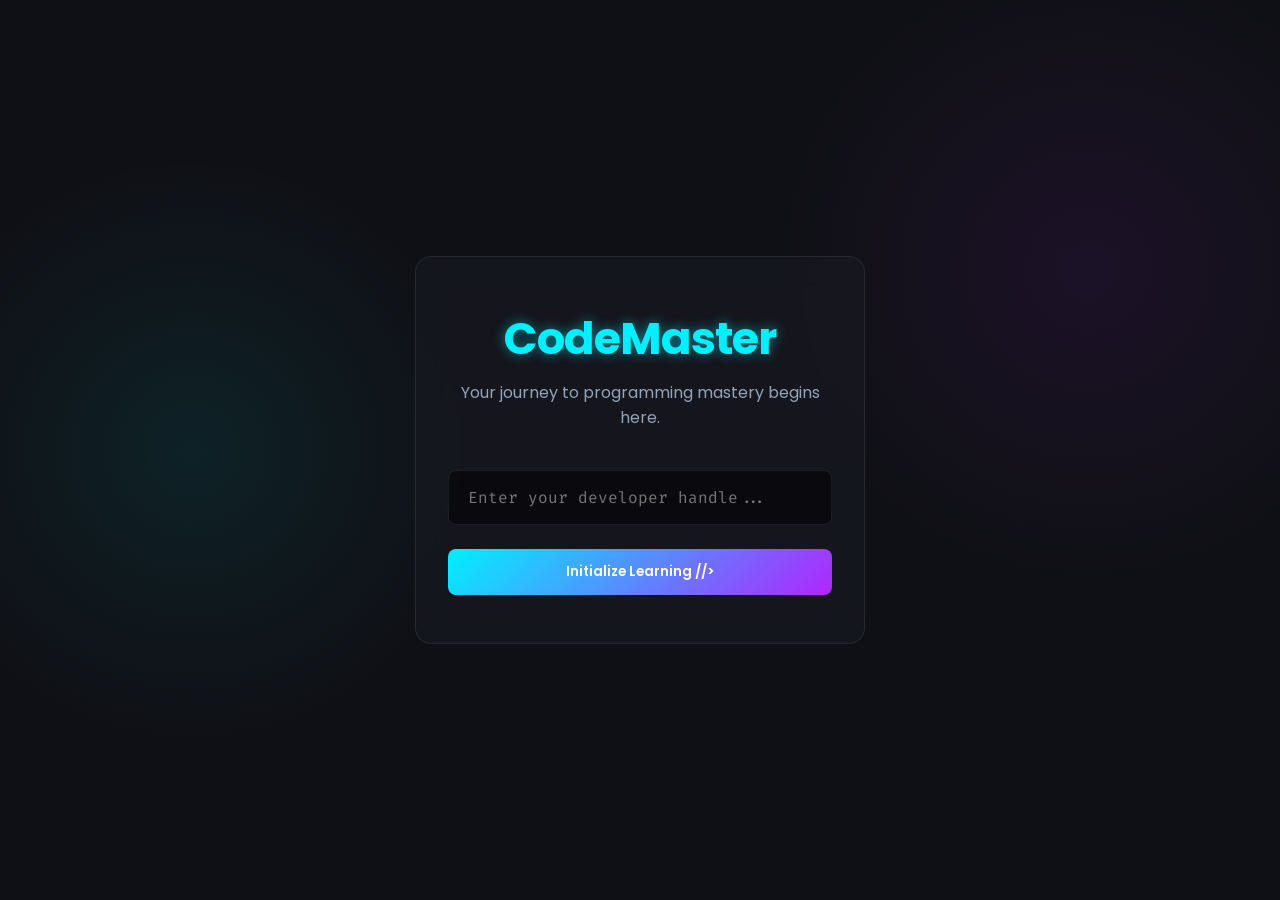
==== index.html @ 4bd22dfc "Initial commit of CodeMaster learning platform" ====
<!DOCTYPE html>
<html lang="en">
<head>
    <meta charset="UTF-8">
    <meta name="viewport" content="width=device-width, initial-scale=1.0">
    <title>CodeMaster | Learning Platform</title>
    <link rel="stylesheet" href="style.css">
    <link href="https://fonts.googleapis.com/css2?family=Fira+Code:wght@400;600&family=Poppins:wght@300;400;600;700&display=swap" rel="stylesheet">
</head>
<body>

    <!-- LOGIN SCREEN -->
    <div id="login-view" class="fullscreen-view">
        <div class="glass-card login-card">
            <h1 class="glow-text">CodeMaster</h1>
            <p>Your journey to programming mastery begins here.</p>
            <form id="login-form">
                <input type="text" id="username-input" placeholder="Enter your developer handle..." required autocomplete="off">
                <button type="submit" class="btn btn-primary glow-btn" style="width: 100%;">Initialize Learning //></button>
            </form>
        </div>
    </div>

    <!-- MAIN APP SCREEN -->
    <div id="app-view" style="display: none;">
        <!-- Sidebar -->
        <nav class="sidebar glass-panel">
            <div class="brand" style="margin-bottom: 2rem;">
                <h2 class="glow-text" style="font-size: 1.5rem;">CodeMaster</h2>
                <div class="user-badge" id="display-username">User</div>
            </div>
            
            <ul class="nav-links">
                <li data-target="dashboard" class="nav-item active">
                    <svg viewBox="0 0 24 24" width="20" height="20" stroke="currentColor" stroke-width="2" fill="none"><rect x="3" y="3" width="7" height="7"></rect><rect x="14" y="3" width="7" height="7"></rect><rect x="14" y="14" width="7" height="7"></rect><rect x="3" y="14" width="7" height="7"></rect></svg>
                    Dashboard
                </li>
                <li data-target="guides" class="nav-item">
                    <svg viewBox="0 0 24 24" width="20" height="20" stroke="currentColor" stroke-width="2" fill="none"><polyline points="16 18 22 12 16 6"></polyline><polyline points="8 6 2 12 8 18"></polyline></svg>
                    Coding Guides
                </li>
                <li data-target="resources" class="nav-item">
                    <svg viewBox="0 0 24 24" width="20" height="20" stroke="currentColor" stroke-width="2" fill="none"><path d="M4 19.5A2.5 2.5 0 0 1 6.5 17H20"></path><path d="M6.5 2H20v20H6.5A2.5 2.5 0 0 1 4 19.5v-15A2.5 2.5 0 0 1 6.5 2z"></path></svg>
                    Resources
                </li>
            </ul>

            <button id="logout-btn" class="btn btn-outline glow-btn mt-auto" style="width: 100%;">System Logout</button>
        </nav>

        <!-- Main Content Wrapper -->
        <main class="content-area">
            
            <!-- Dashboard View -->
            <section id="view-dashboard" class="view-section active">
                <header class="section-header">
                    <h1>Dashboard</h1>
                    <p>Track your progression and resume your learning paths.</p>
                </header>

                <div class="glass-card quote-card mb-4 mt-3">
                    <p id="motivational-quote">"First, solve the problem. Then, write the code."<br><small style="color: #bbb; display: block; margin-top: 0.5rem;">– John Johnson</small></p>
                </div>

                <div class="grid-2">
                    <div class="glass-card">
                        <h3 style="font-size: 1.2rem; margin-bottom: 1rem;">Mastery Progress</h3>
                        <div class="progress-bar-container mt-2">
                            <div class="progress-info">
                                <span>Overall Completion</span>
                                <span id="overall-progress-text" class="glow-text">0%</span>
                            </div>
                            <div class="progress-track">
                                <div id="overall-progress-fill" class="progress-fill neon-bg"></div>
                            </div>
                        </div>

                        <ul id="completed-topics-list" class="topic-list mt-3">
                            <!-- JS populates this -->
                        </ul>
                    </div>

                    <div class="glass-card">
                        <h3 style="font-size: 1.2rem; margin-bottom: 0.5rem;">Continue Learning</h3>
                        <p style="color: #aaa; font-size: 0.9rem;">Jump right back into your active curriculum.</p>
                        <div id="continue-learning-widget" class="mt-3">
                            <!-- JS populated -->
                        </div>
                    </div>
                </div>
            </section>

            <!-- Coding Guides View -->
            <section id="view-guides" class="view-section" style="display: none;">
                <header class="section-header">
                    <h1>Programming Guides</h1>
                    <p>Structured roadmaps taking you from syntax to advanced algorithms.</p>
                </header>

                <div class="path-grid" id="paths-container">
                    <!-- Javascript will dynamically inject the arrays here -->
                </div>
            </section>

            <!-- Resources View -->
            <section id="view-resources" class="view-section" style="display: none;">
                <header class="section-header">
                    <h1>External Resources</h1>
                    <p>Curated tutorials, documentation, and practice platforms.</p>
                </header>

                <div class="resource-grid mt-3">
                    <!-- JS populated -->
                </div>
            </section>

        </main>
    </div>

    <script src="script.js"></script>
</body>
</html>
---- style.css ----
/* style.css */
:root {
    --bg-dark: #0f1015; /* Deep Charcoal black */
    --panel-bg: rgba(25, 27, 34, 0.65);
    --panel-border: rgba(255, 255, 255, 0.08);
    --text-main: #f8fafc;
    --text-muted: #94a3b8;
    
    --neon-blue: #00f0ff;
    --neon-purple: #b026ff;
    
    --font-sans: 'Poppins', sans-serif;
    --font-mono: 'Fira Code', monospace;
}

* { margin: 0; padding: 0; box-sizing: border-box; }

body {
    background-color: var(--bg-dark);
    color: var(--text-main);
    font-family: var(--font-sans);
    min-height: 100vh;
    background-image: 
        radial-gradient(circle at 15% 50%, rgba(0, 240, 255, 0.08), transparent 25%),
        radial-gradient(circle at 85% 30%, rgba(176, 38, 255, 0.08), transparent 25%);
    background-attachment: fixed;
    overflow-x: hidden;
}

/* Glassmorphism Classes */
.glass-panel {
    background: var(--panel-bg);
    backdrop-filter: blur(16px);
    border: 1px solid var(--panel-border);
}

.glass-card {
    background: var(--panel-bg);
    backdrop-filter: blur(16px);
    border: 1px solid var(--panel-border);
    border-radius: 16px;
    padding: 1.8rem;
    transition: transform 0.3s ease, box-shadow 0.3s ease, border-color 0.3s ease;
}

.glass-card:hover {
    transform: translateY(-5px);
    box-shadow: 0 15px 30px rgba(0,0,0,0.5), 0 0 20px rgba(0, 240, 255, 0.15);
    border-color: rgba(0, 240, 255, 0.3);
}

/* Utilities */
.glow-text {
    text-shadow: 0 0 12px rgba(0, 240, 255, 0.5);
    color: var(--neon-blue);
    font-weight: 700;
}

.mt-1 { margin-top: 0.5rem; }
.mt-2 { margin-top: 1rem; }
.mt-3 { margin-top: 1.5rem; }
.mt-auto { margin-top: auto; }
.mb-4 { margin-bottom: 2rem; }

/* Buttons */
.btn {
    font-family: var(--font-sans);
    font-weight: 600;
    padding: 0.8rem 1.2rem;
    border-radius: 8px;
    cursor: pointer;
    transition: all 0.3s ease;
    border: none;
    display: inline-block;
    text-align: center;
}

.btn-primary {
    background: linear-gradient(135deg, var(--neon-blue), var(--neon-purple));
    color: #fff;
}

.glow-btn:hover {
    transform: scale(1.05);
    box-shadow: 0 0 15px rgba(0, 240, 255, 0.5), 0 0 30px rgba(176, 38, 255, 0.4);
}

.glow-btn:active {
    transform: scale(0.98);
}

.btn-outline {
    background: rgba(0,0,0,0.3);
    border: 1px solid var(--neon-blue);
    color: var(--neon-blue);
}
.btn-outline:hover { background: rgba(0, 240, 255, 0.15); }

.btn:disabled {
    background: rgba(255,255,255,0.05);
    color: #555;
    cursor: not-allowed;
    border: 1px solid rgba(255,255,255,0.1);
}

/* Auth View */
.fullscreen-view {
    height: 100vh;
    display: flex;
    align-items: center;
    justify-content: center;
    padding: 1rem;
}

.login-card { width: 100%; max-width: 450px; text-align: center; padding: 3rem 2rem; }
.login-card h1 { font-size: 2.8rem; margin-bottom: 0.5rem; letter-spacing: -1px; }
.login-card p { color: var(--text-muted); margin-bottom: 2.5rem; }

input[type="text"] {
    width: 100%; padding: 1rem 1.2rem; background: rgba(0,0,0,0.5);
    border: 1px solid var(--panel-border); border-radius: 8px; color: white;
    font-family: var(--font-mono); font-size: 1rem; margin-bottom: 1.5rem;
    outline: none; transition: all 0.3s ease;
}
input[type="text"]:focus { border-color: var(--neon-blue); box-shadow: 0 0 15px rgba(0, 240, 255, 0.25); }

/* Layout */
#app-view { display: flex; height: 100vh; }
.sidebar { width: 280px; display: flex; flex-direction: column; padding: 2.5rem 1.5rem; border-right: 1px solid var(--panel-border); z-index: 10; }
.brand h2 { font-size: 1.8rem; margin-bottom: 0.5rem; letter-spacing: -1px; }
.user-badge { display: inline-block; padding: 0.3rem 0.8rem; background: rgba(176, 38, 255, 0.15); border: 1px solid var(--neon-purple); border-radius: 20px; font-size: 0.75rem; font-family: var(--font-mono); color: white; }

.nav-links { list-style: none; }
.nav-item { display: flex; align-items: center; gap: 1rem; padding: 1rem 1.2rem; color: var(--text-muted); border-radius: 12px; cursor: pointer; transition: all 0.3s; font-weight: 500; margin-bottom: 0.8rem; }
.nav-item:hover { background: rgba(255, 255, 255, 0.08); color: white; transform: translateX(5px); }
.nav-item.active { background: linear-gradient(90deg, rgba(0, 240, 255, 0.15), transparent); color: var(--neon-blue); border-left: 3px solid var(--neon-blue); }

.content-area { flex: 1; overflow-y: auto; padding: 3rem 4rem; }
.section-header { margin-bottom: 2.5rem; }
.section-header h1 { font-size: 2.5rem; margin-bottom: 0.5rem; letter-spacing: -1px; }
.section-header p { color: var(--text-muted); font-size: 1.1rem; }

/* Dashboard */
.grid-2 { display: grid; grid-template-columns: repeat(auto-fit, minmax(350px, 1fr)); gap: 2rem; }
.quote-card { background: linear-gradient(135deg, rgba(0, 240, 255, 0.08), rgba(176, 38, 255, 0.05)); border-left: 4px solid var(--neon-purple); padding: 1.5rem 2rem; }
.quote-card p { font-size: 1.2rem; font-style: italic; line-height: 1.5; }

/* Progress */
.progress-info { display: flex; justify-content: space-between; margin-bottom: 0.8rem; font-weight: 600; }
.progress-track { height: 14px; border-radius: 10px; overflow: hidden; background: rgba(255,255,255,0.05); box-shadow: inset 0 2px 4px rgba(0,0,0,0.5); }
.progress-fill { height: 100%; width: 0%; transition: width 1.2s cubic-bezier(0.1, 0.7, 0.3, 1); }
.neon-bg { background: linear-gradient(90deg, var(--neon-purple), var(--neon-blue)); box-shadow: 0 0 15px var(--neon-blue); }
.topic-list { list-style: none; }
.topic-list li { padding: 1rem 0.5rem; border-bottom: 1px solid var(--panel-border); display: flex; align-items: center; gap: 12px; font-size: 0.95rem; }
.topic-list li:last-child { border-bottom: none; }
.topic-list li::before { content: "✓"; color: var(--neon-blue); font-weight: bold; }

/* Guides */
.path-grid { display: flex; flex-direction: column; gap: 2.5rem; margin-top: 2rem; }
.module-row {
    display: flex;
    align-items: center;
    justify-content: space-between;
    padding: 1.2rem 1.5rem;
    background: rgba(0,0,0,0.3);
    border-radius: 10px;
    border-left: 4px solid var(--panel-border);
    transition: transform 0.2s, background 0.3s;
    margin-bottom: 10px;
}
.module-row:hover {
    background: rgba(0,0,0,0.6);
    transform: translateX(5px);
}

/* Resources */
.resource-grid { margin-top: 2rem; }
.resource-card h3 { margin-bottom: 0.5rem; }
.resource-card a { color: var(--neon-blue); text-decoration: none; display: inline-block; margin-top: 1rem; font-weight: 600; transition: text-shadow 0.3s; }
.resource-card a:hover { text-shadow: 0 0 8px rgba(0, 240, 255, 0.6); }

/* Animation */
.fade-in { animation: fadeIn 0.5s ease-out forwards; }
@keyframes fadeIn { from { opacity: 0; transform: translateY(15px); } to { opacity: 1; transform: translateY(0); } }

/* Mobile */
@media (max-width: 900px) {
    #app-view { flex-direction: column; }
    .sidebar { width: 100%; border-right: none; border-bottom: 1px solid var(--panel-border); padding: 1.5rem; flex-direction: row; flex-wrap: wrap; align-items: center; justify-content: space-between; }
    .nav-links { display: flex; width: 100%; justify-content: space-between; margin-top: 1rem; }
    .nav-item { padding: 0.8rem; flex: 1; justify-content: center; font-size: 0.9rem; margin-bottom: 0;}
    .nav-item svg { display: none; }
    .content-area { padding: 2rem 1.5rem; }
    #logout-btn { display: none; }
    .module-row { flex-direction: column; align-items: flex-start; gap: 1.5rem; }
    .module-row > div { width: 100%; }
    .module-row > div:last-child { align-items: flex-start; flex-direction: column; }
}
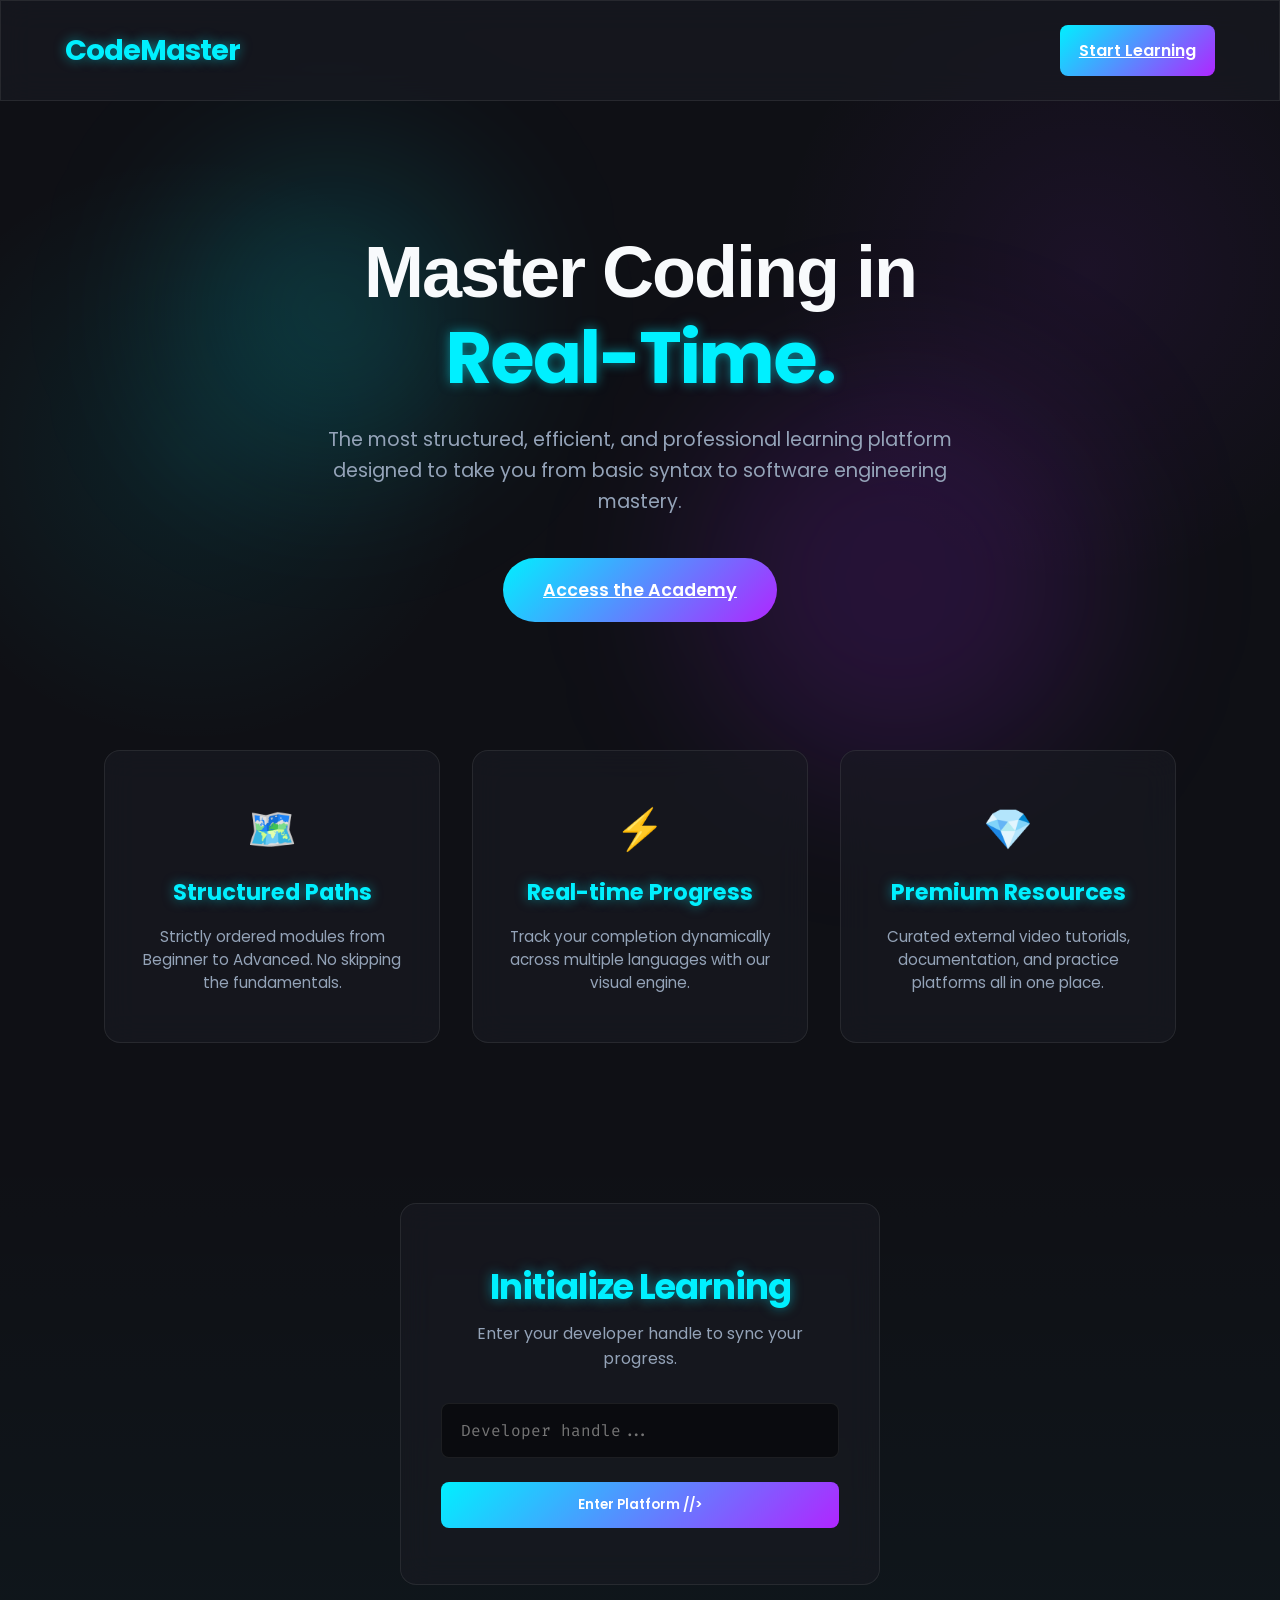
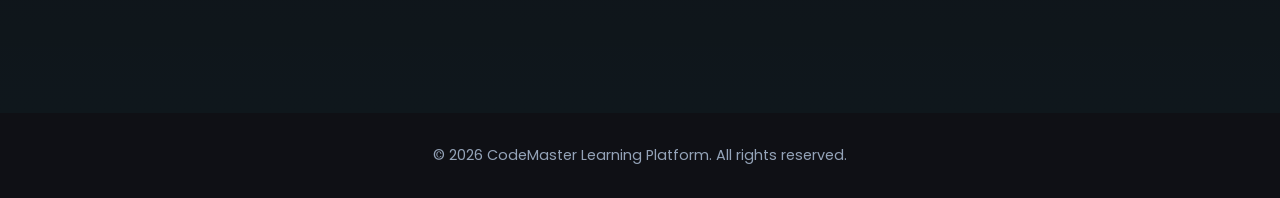
==== commit cc6fe55e: "feat: redesign guides layout to list style and add fully integrated SPA landing page" ====
--- a/index.html
+++ b/index.html
@@ -9,16 +9,62 @@
 </head>
 <body>
 
-    <!-- LOGIN SCREEN -->
-    <div id="login-view" class="fullscreen-view">
-        <div class="glass-card login-card">
-            <h1 class="glow-text">CodeMaster</h1>
-            <p>Your journey to programming mastery begins here.</p>
-            <form id="login-form">
-                <input type="text" id="username-input" placeholder="Enter your developer handle..." required autocomplete="off">
-                <button type="submit" class="btn btn-primary glow-btn" style="width: 100%;">Initialize Learning //></button>
-            </form>
-        </div>
+    <!-- LANDING PAGE VIEW -->
+    <div id="landing-view" style="display: flex; flex-direction: column; width: 100%; min-height: 100vh;">
+        <!-- Navbar -->
+        <header class="landing-nav glass-panel">
+            <h2 class="glow-text" style="font-size: 1.8rem; margin:0; letter-spacing:-1px;">CodeMaster</h2>
+            <a href="#auth-section" class="btn btn-primary glow-btn">Start Learning</a>
+        </header>
+
+        <!-- Hero Section -->
+        <section class="hero-section">
+            <div class="hero-shapes">
+                <div class="shape shape-1"></div>
+                <div class="shape shape-2"></div>
+            </div>
+            
+            <h1 class="hero-title">Master Coding in <br><span class="glow-text">Real-Time.</span></h1>
+            <p class="hero-subtitle">The most structured, efficient, and professional learning platform designed to take you from basic syntax to software engineering mastery.</p>
+            <div style="margin-top: 2.5rem;">
+                <a href="#auth-section" class="btn btn-primary glow-btn" style="padding: 1.2rem 2.5rem; font-size: 1.1rem; border-radius: 50px;">Access the Academy</a>
+            </div>
+        </section>
+
+        <!-- Features Section -->
+        <section class="features-section">
+            <div class="glass-card feature-card">
+                <div style="font-size: 2.5rem; margin-bottom: 1rem;">🗺️</div>
+                <h3 class="glow-text">Structured Paths</h3>
+                <p style="color: var(--text-muted); font-size: 0.95rem;">Strictly ordered modules from Beginner to Advanced. No skipping the fundamentals.</p>
+            </div>
+            <div class="glass-card feature-card">
+                <div style="font-size: 2.5rem; margin-bottom: 1rem;">⚡</div>
+                <h3 class="glow-text">Real-time Progress</h3>
+                <p style="color: var(--text-muted); font-size: 0.95rem;">Track your completion dynamically across multiple languages with our visual engine.</p>
+            </div>
+            <div class="glass-card feature-card">
+                <div style="font-size: 2.5rem; margin-bottom: 1rem;">💎</div>
+                <h3 class="glow-text">Premium Resources</h3>
+                <p style="color: var(--text-muted); font-size: 0.95rem;">Curated external video tutorials, documentation, and practice platforms all in one place.</p>
+            </div>
+        </section>
+
+        <!-- Auth Section -->
+        <section id="auth-section" class="auth-section">
+            <div class="glass-card login-card">
+                <h2 style="font-size: 2.2rem; margin-bottom: 0.5rem; letter-spacing:-1px;" class="glow-text">Initialize Learning</h2>
+                <p style="color: var(--text-muted); margin-bottom: 2rem;">Enter your developer handle to sync your progress.</p>
+                <form id="login-form">
+                    <input type="text" id="username-input" placeholder="Developer handle..." required autocomplete="off">
+                    <button type="submit" class="btn btn-primary glow-btn" style="width: 100%;">Enter Platform //></button>
+                </form>
+            </div>
+        </section>
+        
+        <footer style="text-align:center; padding: 2rem; color: var(--text-muted); font-size: 0.9rem;">
+            &copy; 2026 CodeMaster Learning Platform. All rights reserved.
+        </footer>
     </div>
 
     <!-- MAIN APP SCREEN -->
--- a/style.css
+++ b/style.css
@@ -103,18 +103,100 @@
     border: 1px solid rgba(255,255,255,0.1);
 }
 
-/* Auth View */
-.fullscreen-view {
-    height: 100vh;
+/* Landing & Auth View */
+html { scroll-behavior: smooth; }
+
+.landing-nav {
     display: flex;
+    justify-content: space-between;
     align-items: center;
+    padding: 1.5rem 4rem;
+    position: sticky;
+    top: 0;
+    z-index: 100;
+}
+
+.hero-section {
+    text-align: center;
+    padding: 8rem 2rem 6rem;
+    position: relative;
+    max-width: 900px;
+    margin: 0 auto;
+}
+
+.hero-title {
+    font-size: 4.5rem;
+    font-weight: 800;
+    line-height: 1.2;
+    margin-bottom: 1.5rem;
+    letter-spacing: -2px;
+}
+
+.hero-subtitle {
+    font-size: 1.2rem;
+    color: var(--text-muted);
+    line-height: 1.6;
+    max-width: 700px;
+    margin: 0 auto;
+}
+
+.features-section {
+    display: grid;
+    grid-template-columns: repeat(auto-fit, minmax(280px, 1fr));
+    gap: 2rem;
+    padding: 2rem 4rem 6rem;
+    max-width: 1200px;
+    margin: 0 auto;
+}
+
+.feature-card {
+    text-align: center;
+    padding: 3rem 2rem;
+}
+
+.feature-card h3 {
+    font-size: 1.4rem;
+    margin-bottom: 1rem;
+}
+
+.auth-section {
+    padding: 4rem 2rem 8rem;
+    background: linear-gradient(to bottom, transparent, rgba(0,240,255,0.03));
+    display: flex;
     justify-content: center;
-    padding: 1rem;
-}
-
-.login-card { width: 100%; max-width: 450px; text-align: center; padding: 3rem 2rem; }
-.login-card h1 { font-size: 2.8rem; margin-bottom: 0.5rem; letter-spacing: -1px; }
-.login-card p { color: var(--text-muted); margin-bottom: 2.5rem; }
+}
+
+.login-card { width: 100%; max-width: 480px; text-align: center; padding: 3.5rem 2.5rem; }
+
+.hero-shapes .shape {
+    position: absolute;
+    border-radius: 50%;
+    filter: blur(80px);
+    z-index: -1;
+    animation: float 10s infinite ease-in-out alternate;
+}
+
+.shape-1 {
+    width: 300px;
+    height: 300px;
+    background: rgba(0, 240, 255, 0.15);
+    top: 10%;
+    left: -10%;
+}
+
+.shape-2 {
+    width: 400px;
+    height: 400px;
+    background: rgba(176, 38, 255, 0.15);
+    bottom: -10%;
+    right: -10%;
+    animation-delay: -5s;
+}
+
+@keyframes float {
+    0% { transform: translate(0, 0) scale(1); }
+    100% { transform: translate(30px, 50px) scale(1.1); }
+}
 
 input[type="text"] {
     width: 100%; padding: 1rem 1.2rem; background: rgba(0,0,0,0.5);
@@ -195,4 +277,9 @@
     .module-row { flex-direction: column; align-items: flex-start; gap: 1.5rem; }
     .module-row > div { width: 100%; }
     .module-row > div:last-child { align-items: flex-start; flex-direction: column; }
-}
+    
+    .landing-nav { padding: 1.5rem; }
+    .hero-title { font-size: 3rem; }
+    .features-section { padding: 1rem 1.5rem 4rem; }
+    .login-card { padding: 2.5rem 1.5rem; }
+}
